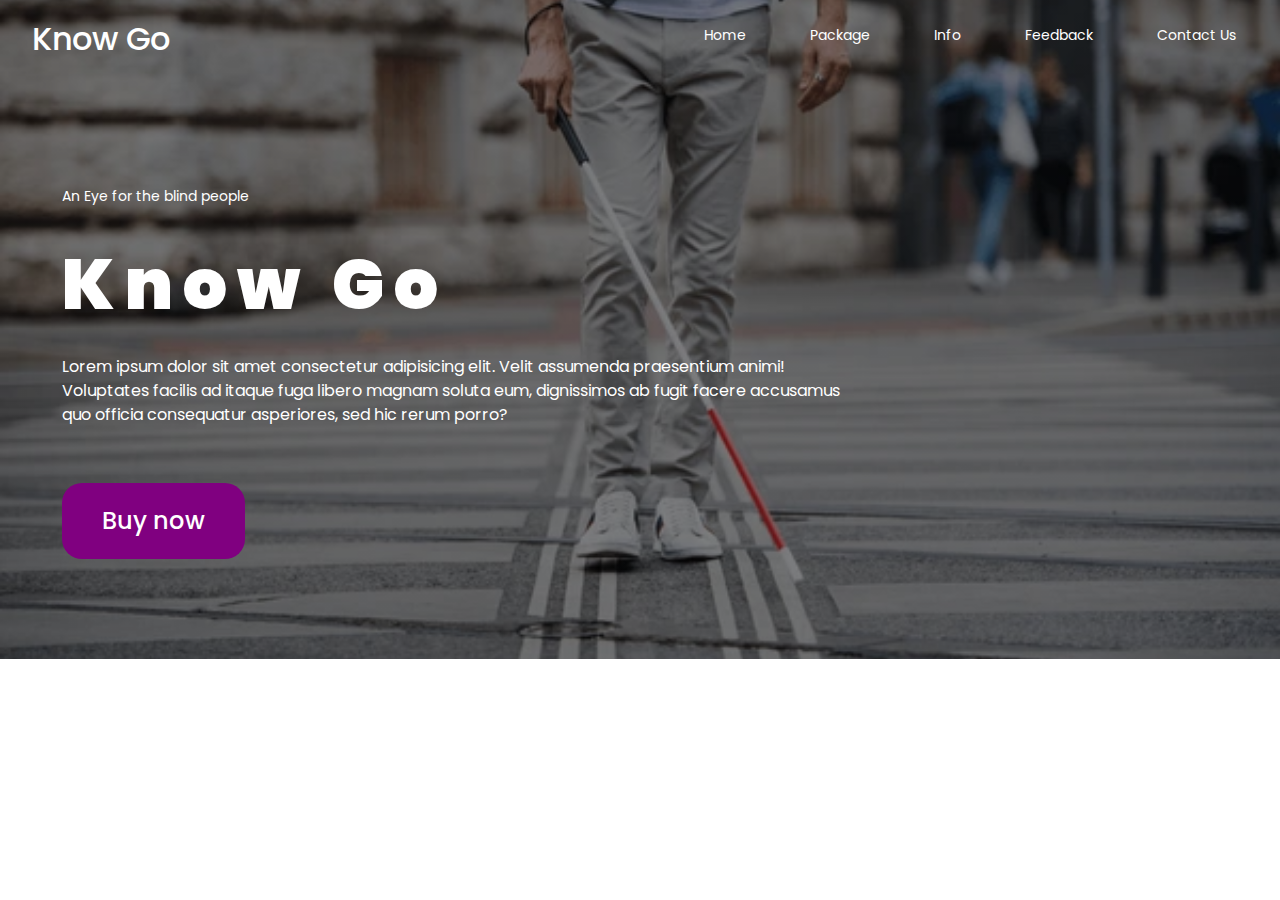
==== index.html @ 2fc5f95d "Header and Hero Section Completed" ====
<!DOCTYPE html>
<html lang="en">

<head>
    <meta charset="UTF-8">
    <meta name="viewport" content="width=device-width, initial-scale=1.0">
    <title>Know Go | An Eye for the Blind People</title>
    <!-- ======== Bootstrap Css file link ======= -->
    <link href="https://cdn.jsdelivr.net/npm/bootstrap@5.3.3/dist/css/bootstrap.min.css" rel="stylesheet"
        integrity="sha384-QWTKZyjpPEjISv5WaRU9OFeRpok6YctnYmDr5pNlyT2bRjXh0JMhjY6hW+ALEwIH" crossorigin="anonymous">
    <!-- ========= External Directory Css File link ======== -->
    <link rel="stylesheet" href="assets/style.css">
</head>

<body>
    <main>
        <!-- ==== Hero Section ==== -->
        <section class="hero">
            <!-- ==== Header Section ==== -->
            <header class="container-fluid">
                <nav>
                    <div class="logo">
                        <h2>Know Go</h2>
                    </div>
                    <ul>
                        <a href="#">
                            <li>Home</li>
                        </a>
                        <a href="#">
                            <li>Package</li>
                        </a>
                        <a href="#">
                            <li>Info</li>
                        </a>
                        <a href="#">
                            <li>Feedback</li>
                        </a>
                        <a href="#">
                            <li>Contact Us</li>
                        </a>
                    </ul>
                </nav>
            </header>
            <!-- ==== Hero Section Content ==== -->
            <div class="container-fluid">
                <div class="column">
                <p>An Eye for the blind people</p>
                <h4>Know Go</h4>
                <p>Lorem ipsum dolor sit amet consectetur adipisicing elit. Velit assumenda praesentium animi!
                    Voluptates facilis ad itaque fuga libero magnam soluta eum, dignissimos ab fugit facere accusamus
                    quo officia consequatur asperiores, sed hic rerum porro?</p>
                <div class="button">
                    <a href="#"><button type="submit"><span>Buy now</span></button></a>
                </div>
                </div>
            </div>
        </section>

        <!-- ===== Packages Section ===== -->
        <section class="package">
            
        </section>
    </main>
</body>

</html>
---- assets/style.css ----
/* ========= Poppins font link ======= */
@import url('https://fonts.googleapis.com/css2?family=Poppins:ital,wght@0,100;0,200;0,300;0,400;0,500;0,600;0,700;0,800;0,900;1,100;1,200;1,300;1,400;1,500;1,600;1,700;1,800;1,900&display=swap');

* {
    margin: 0;
    padding: 0;
    box-sizing: border-box;
}

body {
    font-family: 'Poppins', sans-serif;
}

/* ===== Hero Section Css ====== */
.hero {
    background: linear-gradient(rgba(0, 0, 0, 0.5), rgba(0, 0, 0, 0.5)), url("/assets/images/midsection-young-blind-man-white-600nw-1507709129.webp");
    background-size: cover;
    background-position: center;
    background-repeat: no-repeat;
}

/* ===== Header section Css ====== */

header {
    background-color: transparent !important;
}

nav {
    display: flex;
    flex-direction: row;
    justify-content: space-between;
    align-items: center;
    margin: 0 0;
    padding: 20px 0;
}

nav .logo {
    font-size: 25px;
    font-weight: 700;
    color: #fff;
    padding: 0 0 0 20px;
}

.container-fluid ul {
    display: flex;
    flex-direction: row;
    width: 50%;
    justify-content: space-around;
    align-items: center;
}

.container-fluid ul a {
    text-decoration: none;
    font-size: 14px;
    font-weight: 400;
    list-style-type: none;
    color:  #fff;
    transition: color 0.5s ease;
}

.container-fluid ul a:hover {
    background-color: transparent !important;
    color: #800080;
}

/* ====== Hero Section Css ======== */

.column {
    padding: 100px 50px;
    display: flex;
    flex-direction: column;
    justify-content: center;
    align-items: start;
    gap: 20px;
    width: 70%;
}

.column p {
    color: #fff;
}

.column p:nth-child(1) {
    font-size: 14px;
    font-weight: 400;
}

.column h4 {
    font-size: 70px;
    font-weight: 900;
    letter-spacing: 10px;
    color: #fff;
}

.column p:nth-child(2) {
    font-size: 24px;
    font-weight: 400;
}

.column .button {
    margin-top: 20px;
}

.column button {
    padding: 20px 40px;
    font-size: 24px;
    font-weight: 500;
    border: none;
    border-radius: 20px;
    color: #fff;
    background-color: #800080 !important;
    transition: color 0.5s ease; 
    position: relative;
    overflow: hidden;
}

.column button::before {
    content: "";
    position: absolute;
    top: 0;
    left: 0;
    width: 0;
    height: 100%;
    background-color: #fff;
    transition: width 0.7s ease;
    z-index: 0;
}

.column button:hover::before {
    width: 100%;
}

.column .button button:hover {
    color: #800080;
}

.button a span {
    position: relative;
    z-index: 1;
}
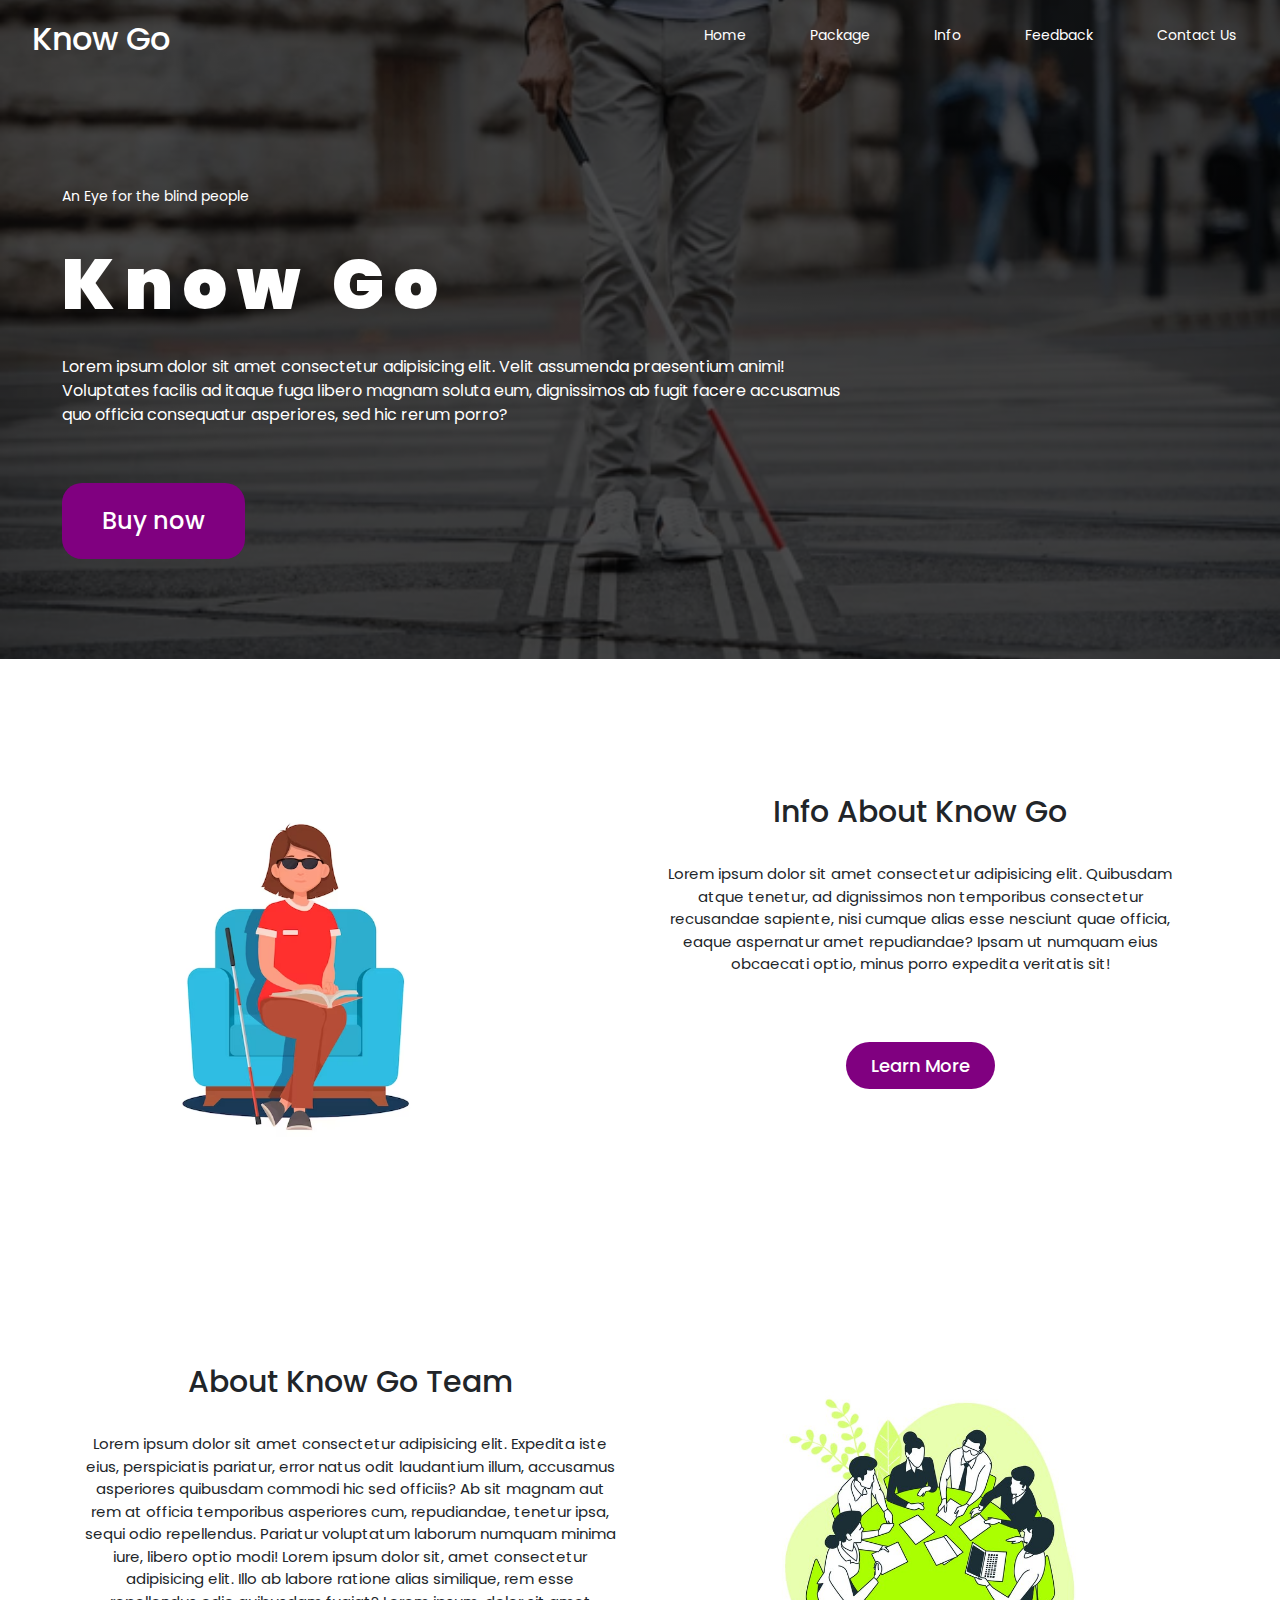
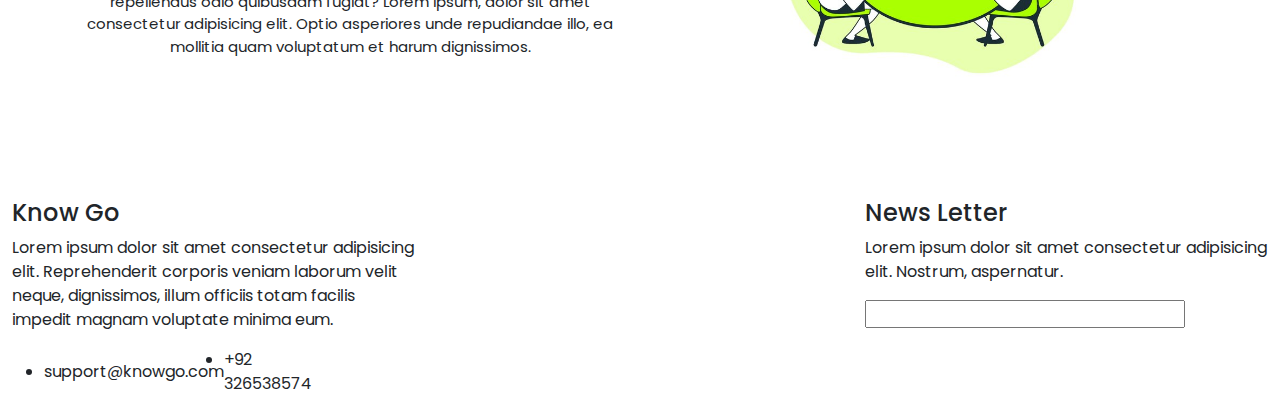
==== commit 4374aa0a: "Home Page completed" ====
--- a/index.html
+++ b/index.html
@@ -10,6 +10,10 @@
         integrity="sha384-QWTKZyjpPEjISv5WaRU9OFeRpok6YctnYmDr5pNlyT2bRjXh0JMhjY6hW+ALEwIH" crossorigin="anonymous">
     <!-- ========= External Directory Css File link ======== -->
     <link rel="stylesheet" href="assets/style.css">
+    <!-- ======== Font Awesome cdnjs link ======= -->
+    <link rel="stylesheet" href="https://cdnjs.cloudflare.com/ajax/libs/font-awesome/6.5.2/css/all.min.css"
+        integrity="sha512-SnH5WK+bZxgPHs44uWIX+LLJAJ9/2PkPKZ5QiAj6Ta86w+fsb2TkcmfRyVX3pBnMFcV7oQPJkl9QevSCWr3W6A=="
+        crossorigin="anonymous" referrerpolicy="no-referrer" />
 </head>
 
 <body>
@@ -44,22 +48,217 @@
             <!-- ==== Hero Section Content ==== -->
             <div class="container-fluid">
                 <div class="column">
-                <p>An Eye for the blind people</p>
-                <h4>Know Go</h4>
-                <p>Lorem ipsum dolor sit amet consectetur adipisicing elit. Velit assumenda praesentium animi!
-                    Voluptates facilis ad itaque fuga libero magnam soluta eum, dignissimos ab fugit facere accusamus
-                    quo officia consequatur asperiores, sed hic rerum porro?</p>
-                <div class="button">
-                    <a href="#"><button type="submit"><span>Buy now</span></button></a>
-                </div>
+                    <p>An Eye for the blind people</p>
+                    <h4>Know Go</h4>
+                    <p>Lorem ipsum dolor sit amet consectetur adipisicing elit. Velit assumenda praesentium animi!
+                        Voluptates facilis ad itaque fuga libero magnam soluta eum, dignissimos ab fugit facere
+                        accusamus
+                        quo officia consequatur asperiores, sed hic rerum porro?</p>
+                    <div class="button">
+                        <a href="#"><button type="submit"><span>Buy now</span></button></a>
+                    </div>
                 </div>
             </div>
         </section>
 
+        <!-- ==== Info Section ===== -->
+        <section class="info">
+            <div class="container-fluid">
+                <div class="row">
+                    <div class="col-lg-6">
+                        <div class="image">
+                            <img src="/assets/images/blind-girl-disabled-people-reads-braille-book-while-sitting-chair_131590-398.avif"
+                                alt="Blind person sitting on chair">
+                        </div>
+                    </div>
+                    <div class="col-lg-6">
+                        <h4>Info About Know Go</h4>
+                        <p>Lorem ipsum dolor sit amet consectetur adipisicing elit. Quibusdam atque tenetur, ad
+                            dignissimos non temporibus consectetur recusandae sapiente, nisi cumque alias esse nesciunt
+                            quae officia, eaque aspernatur amet repudiandae? Ipsam ut numquam eius obcaecati optio,
+                            minus porro expedita veritatis sit!</p>
+                        <div class="info-button">
+                            <a href="#"><button type="submit">Learn More</button></a>
+                        </div>
+                    </div>
+                </div>
+            </div>
+        </section>
+
+        <!-- ===== Detailed About team ====== -->
+        <section class="about-team">
+            <div class="container-fluid">
+                <div class="row">
+                    <div class="col-lg-6">
+                        <h4>About Know Go Team</h4>
+                        <p>Lorem ipsum dolor sit amet consectetur adipisicing elit. Expedita iste eius, perspiciatis
+                            pariatur, error natus odit laudantium illum, accusamus asperiores quibusdam commodi hic sed
+                            officiis? Ab sit magnam aut rem at officia temporibus asperiores cum, repudiandae, tenetur
+                            ipsa, sequi odio repellendus. Pariatur voluptatum laborum numquam minima iure, libero optio
+                            modi! Lorem ipsum dolor sit, amet consectetur adipisicing elit. Illo ab labore ratione alias
+                            similique, rem esse repellendus odio quibusdam fugiat? Lorem ipsum, dolor sit amet
+                            consectetur adipisicing elit. Optio asperiores unde repudiandae illo, ea mollitia quam
+                            voluptatum et harum dignissimos.</p>
+                    </div>
+                    <div class="col-lg-6">
+                        <div class="team-image">
+                            <img src="/assets/images/meeting-concept-illustration_114360-895.jpg"
+                                alt="Blind person sitting on chair">
+                        </div>
+                    </div>
+                </div>
+            </div>
+        </section>
+
+        <!-- ==== Footer Section ==== -->
+        <footer class="footer">
+            <div class="container-fluid">
+                <div class="row">
+                    <div class="col-lg-4">
+                        <div>
+                            <h4>Know Go</h4>
+                            <p>Lorem ipsum dolor sit amet consectetur adipisicing elit. Reprehenderit corporis veniam laborum
+                                velit neque, dignissimos, illum officiis totam facilis impedit magnam voluptate minima eum.</p>
+                            <ul>
+                                <li>support@knowgo.com</li>
+                                <li>+92 326538574</li>
+                            </ul>
+                        </div>
+                    </div>
+                    <div class="col-lg-4">
+                        <div>
+                            <ul>
+                                <a href="#">
+                                    <li>Home</li>
+                                </a>
+                                <a href="#">
+                                    <li>Packages</li>
+                                </a>
+                                <a href="#">
+                                    <li>Info</li>
+                                </a>
+                                <a href="#">
+                                    <li>Feedback</li>
+                                </a>
+                                <a href="#">
+                                    <li>Contact Us</li>
+                                </a>
+                            </ul>
+                        </div>
+                    </div>
+                    <div class="col-lg-4">
+                        <div>
+                            <h4>
+                                News Letter
+                            </h4>
+                            <p>Lorem ipsum dolor sit amet consectetur adipisicing elit. Nostrum, aspernatur.</p>
+                            <input type="email">
+                        </div>
+                    </div>
+                </div>
+            </div>
+        </footer>
+
         <!-- ===== Packages Section ===== -->
-        <section class="package">
-            
-        </section>
+        <!-- <section class="package">
+            <div>
+                <h3>Packages</h3>
+            </div>
+            <div class="container-fluid space">
+                <div class="packages-container">
+                    <div class="col-lg-6 bx-shadow">
+                        <div class="template">
+                            <h4>Starter</h4>
+                            <p>With Minimum features</p>
+                        </div>
+                        <div class="features">
+                            <ul>
+                                <li><span><i class="fa-solid fa-check-double" style="color: #63E6BE;"></i></span> 5 GB space</li>
+                                <li><span><i class="fa-solid fa-check-double" style="color: #63E6BE;"></i></span> 500GB Bandwidth</li>
+                                <li><span><i class="fa-solid fa-check-double" style="color: #63E6BE;"></i></span> 5 Email Accounts</li>
+                                <li><span><i class="fa-solid fa-check-double" style="color: #63E6BE;"></i></span> 5 Mysql Database</li>
+                                <li><span><i class="fa-solid fa-check-double" style="color: #63E6BE;"></i></span> 24/7 Online Support</li>
+                            </ul>
+                        </div>
+                        <div class="price">
+                            <p>$29.00 / month</p>
+                        </div>
+                        <div class="signup">
+                            <a href="#"><button type="submit">SignUp</button></a>
+                            <p>7 Days money back guarantee</p>
+                        </div>
+                    </div>
+                    <div class="col-lg-6 bx-shadow">  
+                        <div class="template">
+                            <h4>Starter</h4>
+                            <p>With Minimum features</p>
+                        </div>
+                        <div class="features">
+                            <ul>
+                                <li><span><i class="fa-solid fa-check-double" style="color: #63E6BE;"></i></span> 5 GB space</li>
+                                <li><span><i class="fa-solid fa-check-double" style="color: #63E6BE;"></i></span> 500GB Bandwidth</li>
+                                <li><span><i class="fa-solid fa-check-double" style="color: #63E6BE;"></i></span> 5 Email Accounts</li>
+                                <li><span><i class="fa-solid fa-check-double" style="color: #63E6BE;"></i></span> 5 Mysql Database</li>
+                                <li><span><i class="fa-solid fa-check-double" style="color: #63E6BE;"></i></span> 24/7 Online Support</li>
+                            </ul>
+                        </div>
+                        <div class="price">
+                            <p>$29.00 / month</p>
+                        </div>
+                        <div class="signup">
+                            <a href="#"><button type="submit">SignUp</button></a>
+                            <p>7 Days money back guarantee</p>
+                        </div>
+                    </div>
+                </div>
+                <div class="packages-container">
+                    <div class="col-lg-6 bx-shadow">
+                        <div class="template">
+                            <h4>Starter</h4>
+                            <p>With Minimum features</p>
+                        </div>
+                        <div class="features">
+                            <ul>
+                                <li><span><i class="fa-solid fa-check-double" style="color: #63E6BE;"></i></span> 5 GB space</li>
+                                <li><span><i class="fa-solid fa-check-double" style="color: #63E6BE;"></i></span> 500GB Bandwidth</li>
+                                <li><span><i class="fa-solid fa-check-double" style="color: #63E6BE;"></i></span> 5 Email Accounts</li>
+                                <li><span><i class="fa-solid fa-check-double" style="color: #63E6BE;"></i></span> 5 Mysql Database</li>
+                                <li><span><i class="fa-solid fa-check-double" style="color: #63E6BE;"></i></span> 24/7 Online Support</li>
+                            </ul>
+                        </div>
+                        <div class="price">
+                            <p>$29.00 / month</p>
+                        </div>
+                        <div class="signup">
+                            <a href="#"><button type="submit">SignUp</button></a>
+                            <p>7 Days money back guarantee</p>
+                        </div>
+                    </div>
+                    <div class="col-lg-6 bx-shadow">
+                        <div class="template">
+                            <h4>Starter</h4>
+                            <p>With Minimum features</p>
+                        </div>
+                        <div class="features">
+                            <ul>
+                                <li><span><i class="fa-solid fa-check-double" style="color: #63E6BE;"></i></span> 5 GB space</li>
+                                <li><span><i class="fa-solid fa-check-double" style="color: #63E6BE;"></i></span> 500GB Bandwidth</li>
+                                <li><span><i class="fa-solid fa-check-double" style="color: #63E6BE;"></i></span> 5 Email Accounts</li>
+                                <li><span><i class="fa-solid fa-check-double" style="color: #63E6BE;"></i></span> 5 Mysql Database</li>
+                                <li><span><i class="fa-solid fa-check-double" style="color: #63E6BE;"></i></span> 24/7 Online Support</li>
+                            </ul>
+                        </div>
+                        <div class="price">
+                            <p>$29.00 / month</p>
+                        </div>
+                        <div class="signup">
+                            <a href="#"><button type="submit">SignUp</button></a>
+                            <p>7 Days money back guarantee</p>
+                        </div>
+                    </div>
+                </div>
+            </div>
+        </section> -->
     </main>
 </body>
 
--- a/assets/style.css
+++ b/assets/style.css
@@ -13,7 +13,7 @@
 
 /* ===== Hero Section Css ====== */
 .hero {
-    background: linear-gradient(rgba(0, 0, 0, 0.5), rgba(0, 0, 0, 0.5)), url("/assets/images/midsection-young-blind-man-white-600nw-1507709129.webp");
+    background: linear-gradient(rgba(0, 0, 0, 0.700), rgba(0, 0, 0, 0.700)), url("/assets/images/midsection-young-blind-man-white-600nw-1507709129.webp");
     background-size: cover;
     background-position: center;
     background-repeat: no-repeat;
@@ -137,3 +137,220 @@
     position: relative;
     z-index: 1;
 }
+
+/* ==== Packages Css ===== */
+
+/* .package {
+    margin-top: 50px;
+}
+
+.package div:nth-child(1) h3 {
+    font-size: 35px;
+    position: relative;
+    font-weight: 500;
+    color: #800080;
+    display: flex;
+    justify-content: center;
+    align-items: center;
+}
+
+.package div:nth-child(1) h3::before {
+    position: absolute;
+    content: "";
+    max-width: 500px;
+    width: 100%;
+    height: 3px;
+    background-color: #000;
+    left: 0;
+    top: 50%;
+}
+
+.package div:nth-child(1) h3::after {
+    position: absolute;
+    content: "";
+    height: 3px;
+    max-width: 500px;
+    width: 100%;
+    background-color: #000;
+    top: 50%;
+    right: 0;
+}
+
+.space {
+    margin-top: 50px;
+    width: 100%;
+    display: flex;
+    flex-direction: row;
+    justify-content: center;
+    align-items: center;
+}
+
+.template {
+    display: flex;
+    flex-direction: column;
+    justify-content: center;
+    align-items: center;
+    background-color: #800080;
+    padding: 25px 0;
+    width: 100%;
+    border-top-left-radius: 50px;
+    border-top-right-radius: 50px;
+}
+
+.template h4 {
+    font-size: 24px;
+    font-weight: 400;
+    color: #fff;
+}
+
+.template p {
+    font-size: 10px;
+    font-weight: 400;
+    color: #fff;
+}
+
+.features {
+    margin: 40px 0; 
+    display: flex;
+    flex-direction: column;
+    justify-content: center;
+    align-items: center;
+}
+
+.features ul {
+    display: flex;
+    flex-direction: column;
+}
+
+.features ul li {
+    text-decoration: none;
+    list-style-type: none;
+    font-size: 12px;
+    font-weight: 400;
+    color: #000;
+    padding: 20px 0;
+}
+
+.price {
+    display: flex;
+    justify-content: center;
+    align-items: center;
+    font-size: 20px;
+    font-weight: 400;
+}
+
+.signup {
+    display: flex;
+    justify-content: center;
+    align-items: center;
+    flex-direction: column;
+}
+
+.signup button {
+    padding: 5px 25px;
+    color: #fff;
+    background-color: #800080;
+    border: none;
+    border-radius: 10px;
+    font-size: 14px;
+    font-weight: 500;
+    transition: all 0.5s ease;
+}
+
+.signup button:hover {
+    color: #800080;
+    background-color: transparent !important;
+}
+
+.signup p {
+    font-size: 12px;
+    font-weight: 400;
+    margin-top: 15px;
+}
+
+.packages-container {
+    display: flex;
+    flex-direction: column;
+    justify-content: center;
+    align-items: center;
+    gap: 30px;
+    width: 50%;
+}
+
+.bx-shadow { 
+    border-radius: 50px;
+    background-color: #fff;
+    box-shadow: 5px 0 10px rgba(0, 0, 0, 0.1);
+} */
+
+/* === Info Section Css ==== */
+
+.info {
+    padding: 80px;
+    margin-top: 30px;
+}
+
+.container-fluid .row .col-lg-6 .image {
+    width: 400px;
+}
+
+.container-fluid .row .col-lg-6 .image img {
+    width: 100%;
+}
+
+.col-lg-6 h4 {
+    font-size: 30px;
+    font-weight: 500;
+    /* display: flex;
+    justify-content: center;
+    align-items: center; */
+    text-align: center;
+    padding: 25px 0;
+}
+
+.col-lg-6 p {
+    font-size: 15px;
+    font-weight: 400;
+    text-align: center;
+    padding: 0 10px;
+}
+
+.col-lg-6 .info-button {
+    display: flex;
+    justify-content: center;
+    align-items: center;
+    padding: 50px 0;
+}
+
+.col-lg-6 .info-button button {
+    padding: 10px 25px;
+    background-color: #800080;
+    color: #fff;
+    border: none;
+    border-radius: 40px;
+    font-size: 18px;
+    font-weight: 500;
+    transition: all 0.5s ease;
+}
+
+.col-lg-6 .info-button button:hover {
+    color: #800080;
+    background-color: #fff;
+}
+
+
+/* ===== Detailed About Team ====== */
+
+.about-team {
+    padding: 60px;
+    margin-top: 30px;
+}
+
+.team-image {
+    width: 400px;
+    margin: 0 auto;
+}
+
+.team-image img {
+    width: 100%;
+}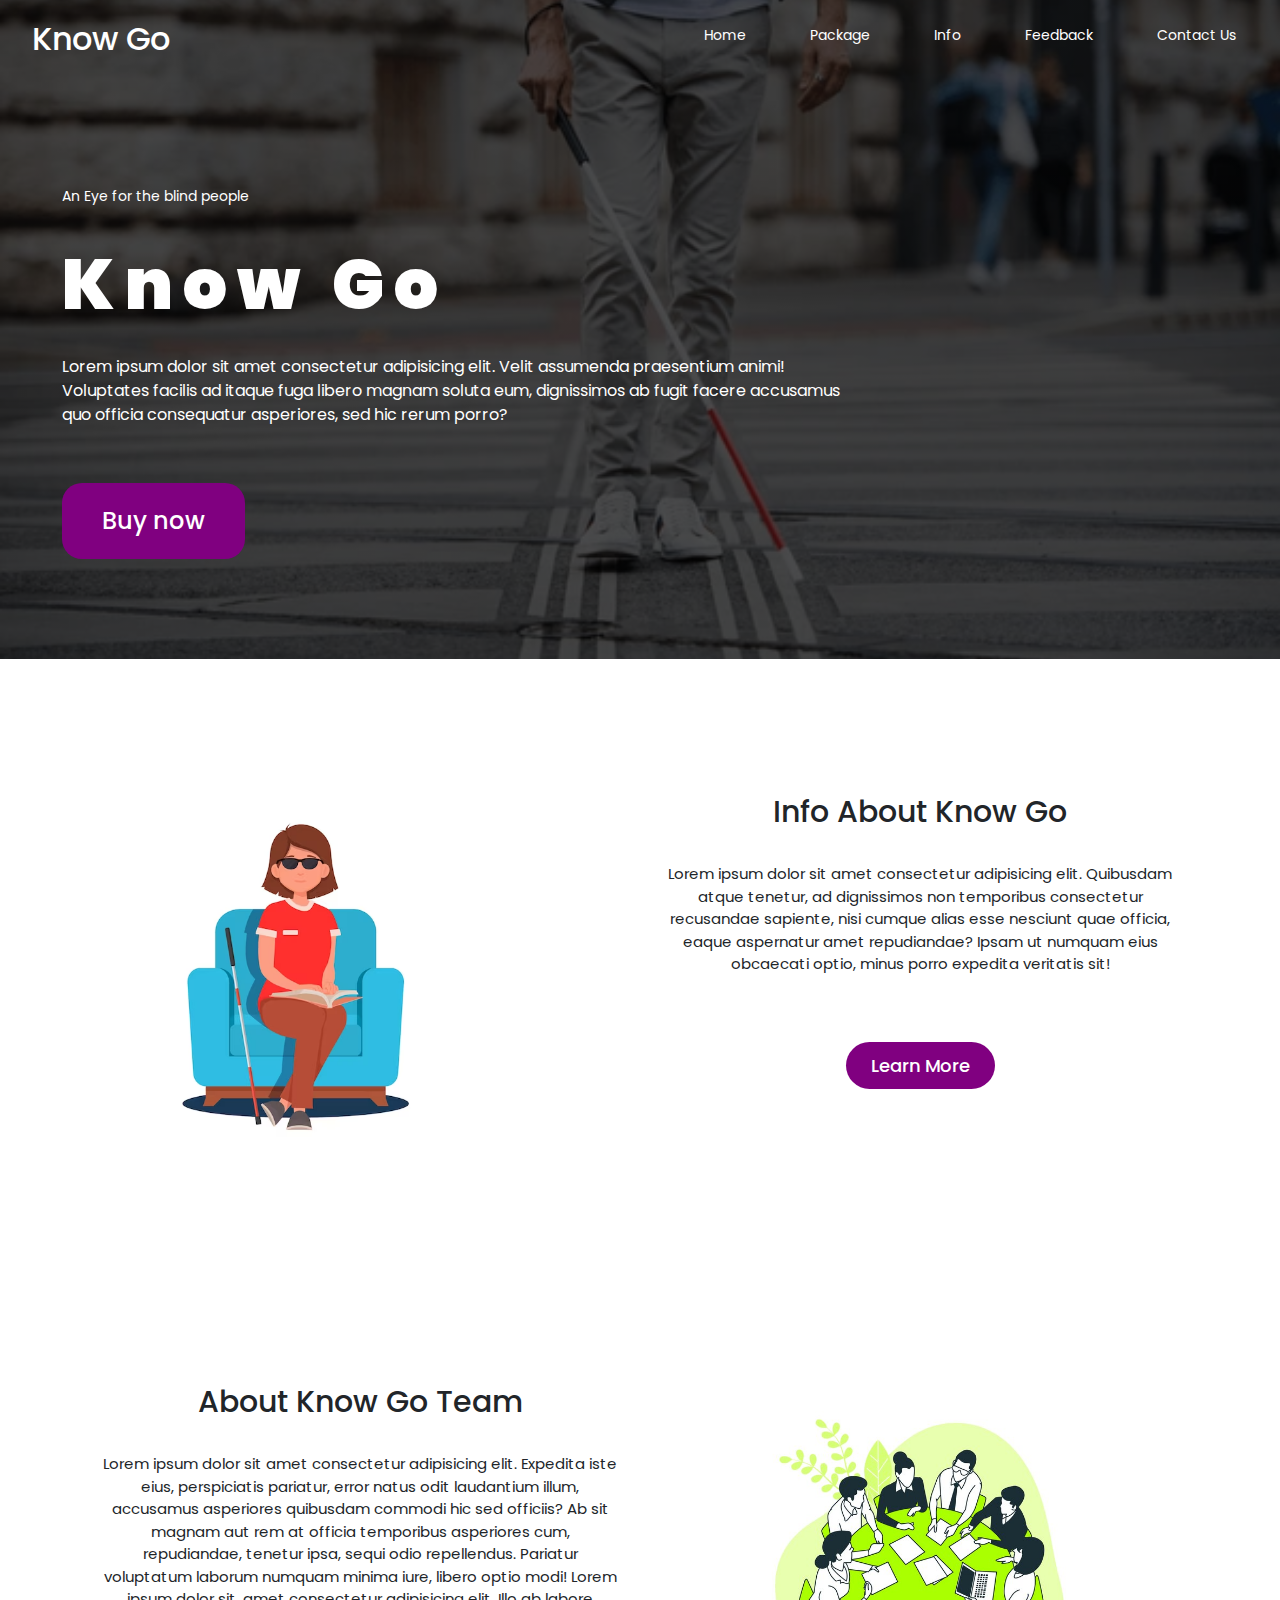
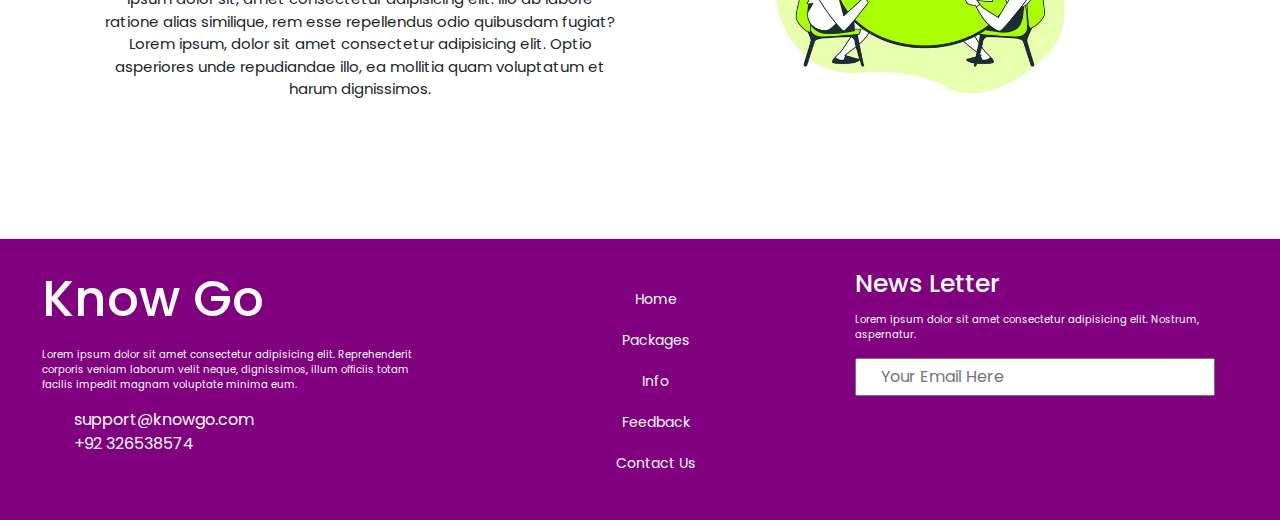
==== commit 474cbac9: "Home page completed with footer" ====
--- a/index.html
+++ b/index.html
@@ -115,18 +115,18 @@
             <div class="container-fluid">
                 <div class="row">
                     <div class="col-lg-4">
-                        <div>
+                        <div class="section-1">
                             <h4>Know Go</h4>
                             <p>Lorem ipsum dolor sit amet consectetur adipisicing elit. Reprehenderit corporis veniam laborum
                                 velit neque, dignissimos, illum officiis totam facilis impedit magnam voluptate minima eum.</p>
                             <ul>
-                                <li>support@knowgo.com</li>
-                                <li>+92 326538574</li>
+                                <li><span><i class="fa-solid fa-envelope" style="color: #ffffff;"></i></span> support@knowgo.com</li>
+                                <li><span><i class="fa-solid fa-phone" style="color: #fcfcfc;"></i></span> +92 326538574</li>
                             </ul>
                         </div>
                     </div>
                     <div class="col-lg-4">
-                        <div>
+                        <div class="section-2">
                             <ul>
                                 <a href="#">
                                     <li>Home</li>
@@ -147,12 +147,12 @@
                         </div>
                     </div>
                     <div class="col-lg-4">
-                        <div>
+                        <div class="section-3">
                             <h4>
                                 News Letter
                             </h4>
                             <p>Lorem ipsum dolor sit amet consectetur adipisicing elit. Nostrum, aspernatur.</p>
-                            <input type="email">
+                            <input type="email" placeholder=" Your Email Here">
                         </div>
                     </div>
                 </div>
--- a/assets/style.css
+++ b/assets/style.css
@@ -342,7 +342,7 @@
 /* ===== Detailed About Team ====== */
 
 .about-team {
-    padding: 60px;
+    padding: 80px;
     margin-top: 30px;
 }
 
@@ -353,4 +353,88 @@
 
 .team-image img {
     width: 100%;
-}+}
+
+/* ===== Footer Section Css ====== */
+
+.footer {
+    padding: 30px;
+    background-color: #800080;
+    color: #fff;
+}
+
+.section-1 {
+display: flex;
+flex-direction: column;
+}
+
+.section-1 h4 { 
+    font-size: 50px;
+    font-weight: 500;
+
+}
+
+.section-1 p {
+    font-size: 10px;
+    font-weight: 400;
+    margin-top: 10px;
+}
+
+.section-1 ul {
+    display: flex;
+    flex-direction: column;
+    text-align: start;
+    justify-content: start;
+    align-items: start;
+}
+
+.section-1 ul li {
+    text-decoration: none;
+    list-style-type: none;
+}
+
+.section-2 {
+    display: flex;
+    justify-content: center;
+    align-items: center;
+    margin-top: 20px;
+}
+
+.section-2 ul {
+    display: flex;
+    flex-direction: column; 
+    justify-content: center;
+    align-items: center; 
+    gap: 20px;   
+}
+
+.section-2 ul a {
+    transition: all 0.5s ease;
+}
+
+.section-2 ul a:hover {
+    color: #00ffff;
+}
+
+.section-3 {
+    /* margin-top: 40px; */
+    display: flex;
+    flex-direction: column;
+    justify-content: start;
+    align-items: start;
+}
+
+.section-3 h4 {
+    font-size: 25px;
+    font-weight: 500;
+}
+
+.section-3 p {
+    font-size: 10px;
+    font-weight: 400;
+    margin-top: 5px;
+}
+
+.section-3 input {
+    padding: 5px 20px;
+}
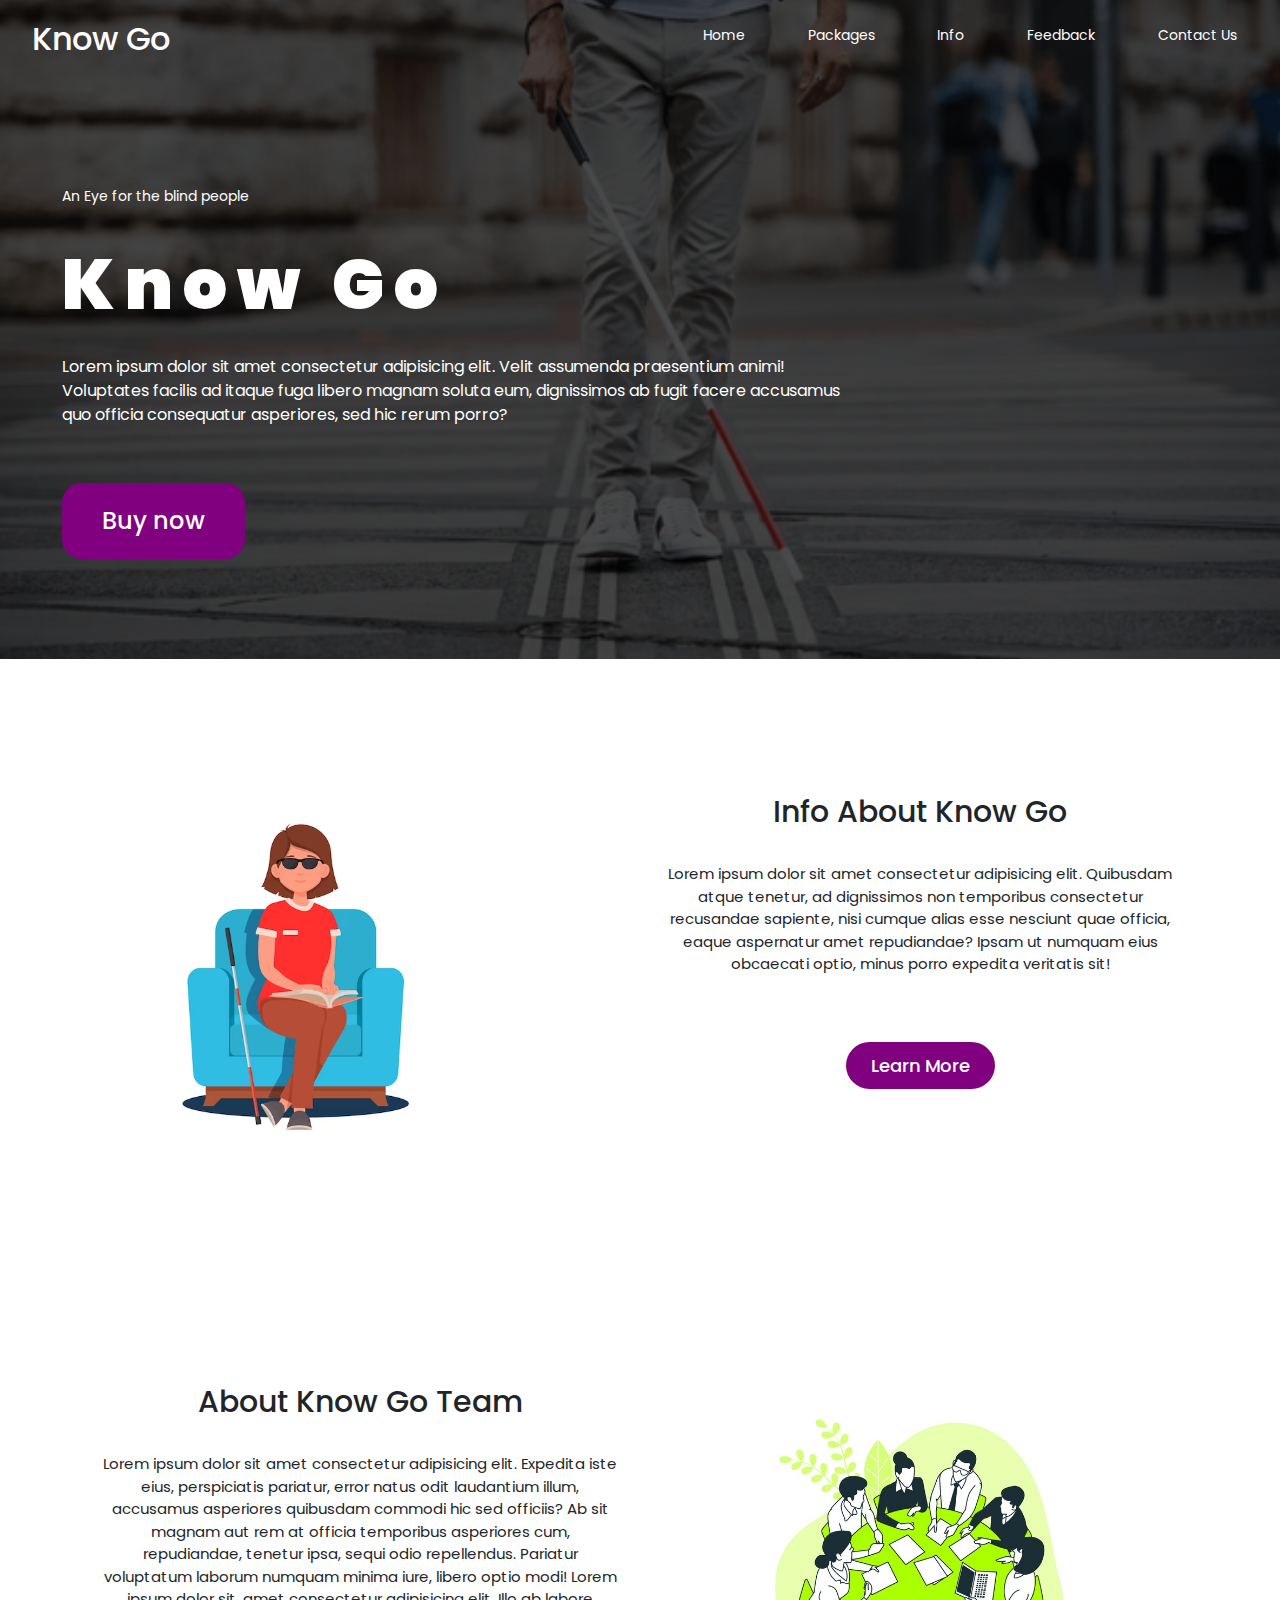
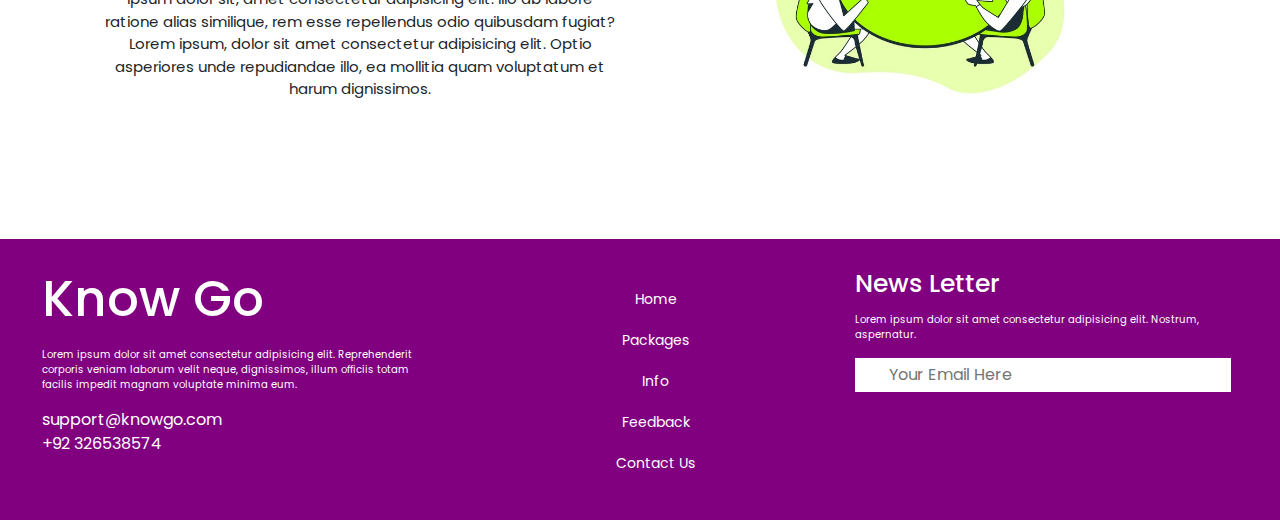
==== commit 68b344b7: "Home page, Packges Page amd Info Page Completed" ====
--- a/index.html
+++ b/index.html
@@ -14,6 +14,8 @@
     <link rel="stylesheet" href="https://cdnjs.cloudflare.com/ajax/libs/font-awesome/6.5.2/css/all.min.css"
         integrity="sha512-SnH5WK+bZxgPHs44uWIX+LLJAJ9/2PkPKZ5QiAj6Ta86w+fsb2TkcmfRyVX3pBnMFcV7oQPJkl9QevSCWr3W6A=="
         crossorigin="anonymous" referrerpolicy="no-referrer" />
+        <!-- ====== Media Queries Css file ====== -->
+        <link rel="stylesheet" href="/assets/mediaqueries.css">
 </head>
 
 <body>
@@ -26,14 +28,16 @@
                     <div class="logo">
                         <h2>Know Go</h2>
                     </div>
+                    <div class="menu-icon">  
+                    </div>
                     <ul>
-                        <a href="#">
+                        <a href="/index.html">
                             <li>Home</li>
                         </a>
-                        <a href="#">
-                            <li>Package</li>
+                        <a href="/packages.html">
+                            <li>Packages</li>
                         </a>
-                        <a href="#">
+                        <a href="info.html">
                             <li>Info</li>
                         </a>
                         <a href="#">
@@ -158,107 +162,6 @@
                 </div>
             </div>
         </footer>
-
-        <!-- ===== Packages Section ===== -->
-        <!-- <section class="package">
-            <div>
-                <h3>Packages</h3>
-            </div>
-            <div class="container-fluid space">
-                <div class="packages-container">
-                    <div class="col-lg-6 bx-shadow">
-                        <div class="template">
-                            <h4>Starter</h4>
-                            <p>With Minimum features</p>
-                        </div>
-                        <div class="features">
-                            <ul>
-                                <li><span><i class="fa-solid fa-check-double" style="color: #63E6BE;"></i></span> 5 GB space</li>
-                                <li><span><i class="fa-solid fa-check-double" style="color: #63E6BE;"></i></span> 500GB Bandwidth</li>
-                                <li><span><i class="fa-solid fa-check-double" style="color: #63E6BE;"></i></span> 5 Email Accounts</li>
-                                <li><span><i class="fa-solid fa-check-double" style="color: #63E6BE;"></i></span> 5 Mysql Database</li>
-                                <li><span><i class="fa-solid fa-check-double" style="color: #63E6BE;"></i></span> 24/7 Online Support</li>
-                            </ul>
-                        </div>
-                        <div class="price">
-                            <p>$29.00 / month</p>
-                        </div>
-                        <div class="signup">
-                            <a href="#"><button type="submit">SignUp</button></a>
-                            <p>7 Days money back guarantee</p>
-                        </div>
-                    </div>
-                    <div class="col-lg-6 bx-shadow">  
-                        <div class="template">
-                            <h4>Starter</h4>
-                            <p>With Minimum features</p>
-                        </div>
-                        <div class="features">
-                            <ul>
-                                <li><span><i class="fa-solid fa-check-double" style="color: #63E6BE;"></i></span> 5 GB space</li>
-                                <li><span><i class="fa-solid fa-check-double" style="color: #63E6BE;"></i></span> 500GB Bandwidth</li>
-                                <li><span><i class="fa-solid fa-check-double" style="color: #63E6BE;"></i></span> 5 Email Accounts</li>
-                                <li><span><i class="fa-solid fa-check-double" style="color: #63E6BE;"></i></span> 5 Mysql Database</li>
-                                <li><span><i class="fa-solid fa-check-double" style="color: #63E6BE;"></i></span> 24/7 Online Support</li>
-                            </ul>
-                        </div>
-                        <div class="price">
-                            <p>$29.00 / month</p>
-                        </div>
-                        <div class="signup">
-                            <a href="#"><button type="submit">SignUp</button></a>
-                            <p>7 Days money back guarantee</p>
-                        </div>
-                    </div>
-                </div>
-                <div class="packages-container">
-                    <div class="col-lg-6 bx-shadow">
-                        <div class="template">
-                            <h4>Starter</h4>
-                            <p>With Minimum features</p>
-                        </div>
-                        <div class="features">
-                            <ul>
-                                <li><span><i class="fa-solid fa-check-double" style="color: #63E6BE;"></i></span> 5 GB space</li>
-                                <li><span><i class="fa-solid fa-check-double" style="color: #63E6BE;"></i></span> 500GB Bandwidth</li>
-                                <li><span><i class="fa-solid fa-check-double" style="color: #63E6BE;"></i></span> 5 Email Accounts</li>
-                                <li><span><i class="fa-solid fa-check-double" style="color: #63E6BE;"></i></span> 5 Mysql Database</li>
-                                <li><span><i class="fa-solid fa-check-double" style="color: #63E6BE;"></i></span> 24/7 Online Support</li>
-                            </ul>
-                        </div>
-                        <div class="price">
-                            <p>$29.00 / month</p>
-                        </div>
-                        <div class="signup">
-                            <a href="#"><button type="submit">SignUp</button></a>
-                            <p>7 Days money back guarantee</p>
-                        </div>
-                    </div>
-                    <div class="col-lg-6 bx-shadow">
-                        <div class="template">
-                            <h4>Starter</h4>
-                            <p>With Minimum features</p>
-                        </div>
-                        <div class="features">
-                            <ul>
-                                <li><span><i class="fa-solid fa-check-double" style="color: #63E6BE;"></i></span> 5 GB space</li>
-                                <li><span><i class="fa-solid fa-check-double" style="color: #63E6BE;"></i></span> 500GB Bandwidth</li>
-                                <li><span><i class="fa-solid fa-check-double" style="color: #63E6BE;"></i></span> 5 Email Accounts</li>
-                                <li><span><i class="fa-solid fa-check-double" style="color: #63E6BE;"></i></span> 5 Mysql Database</li>
-                                <li><span><i class="fa-solid fa-check-double" style="color: #63E6BE;"></i></span> 24/7 Online Support</li>
-                            </ul>
-                        </div>
-                        <div class="price">
-                            <p>$29.00 / month</p>
-                        </div>
-                        <div class="signup">
-                            <a href="#"><button type="submit">SignUp</button></a>
-                            <p>7 Days money back guarantee</p>
-                        </div>
-                    </div>
-                </div>
-            </div>
-        </section> -->
     </main>
 </body>
 
--- a/assets/style.css
+++ b/assets/style.css
@@ -138,151 +138,6 @@
     z-index: 1;
 }
 
-/* ==== Packages Css ===== */
-
-/* .package {
-    margin-top: 50px;
-}
-
-.package div:nth-child(1) h3 {
-    font-size: 35px;
-    position: relative;
-    font-weight: 500;
-    color: #800080;
-    display: flex;
-    justify-content: center;
-    align-items: center;
-}
-
-.package div:nth-child(1) h3::before {
-    position: absolute;
-    content: "";
-    max-width: 500px;
-    width: 100%;
-    height: 3px;
-    background-color: #000;
-    left: 0;
-    top: 50%;
-}
-
-.package div:nth-child(1) h3::after {
-    position: absolute;
-    content: "";
-    height: 3px;
-    max-width: 500px;
-    width: 100%;
-    background-color: #000;
-    top: 50%;
-    right: 0;
-}
-
-.space {
-    margin-top: 50px;
-    width: 100%;
-    display: flex;
-    flex-direction: row;
-    justify-content: center;
-    align-items: center;
-}
-
-.template {
-    display: flex;
-    flex-direction: column;
-    justify-content: center;
-    align-items: center;
-    background-color: #800080;
-    padding: 25px 0;
-    width: 100%;
-    border-top-left-radius: 50px;
-    border-top-right-radius: 50px;
-}
-
-.template h4 {
-    font-size: 24px;
-    font-weight: 400;
-    color: #fff;
-}
-
-.template p {
-    font-size: 10px;
-    font-weight: 400;
-    color: #fff;
-}
-
-.features {
-    margin: 40px 0; 
-    display: flex;
-    flex-direction: column;
-    justify-content: center;
-    align-items: center;
-}
-
-.features ul {
-    display: flex;
-    flex-direction: column;
-}
-
-.features ul li {
-    text-decoration: none;
-    list-style-type: none;
-    font-size: 12px;
-    font-weight: 400;
-    color: #000;
-    padding: 20px 0;
-}
-
-.price {
-    display: flex;
-    justify-content: center;
-    align-items: center;
-    font-size: 20px;
-    font-weight: 400;
-}
-
-.signup {
-    display: flex;
-    justify-content: center;
-    align-items: center;
-    flex-direction: column;
-}
-
-.signup button {
-    padding: 5px 25px;
-    color: #fff;
-    background-color: #800080;
-    border: none;
-    border-radius: 10px;
-    font-size: 14px;
-    font-weight: 500;
-    transition: all 0.5s ease;
-}
-
-.signup button:hover {
-    color: #800080;
-    background-color: transparent !important;
-}
-
-.signup p {
-    font-size: 12px;
-    font-weight: 400;
-    margin-top: 15px;
-}
-
-.packages-container {
-    display: flex;
-    flex-direction: column;
-    justify-content: center;
-    align-items: center;
-    gap: 30px;
-    width: 50%;
-}
-
-.bx-shadow { 
-    border-radius: 50px;
-    background-color: #fff;
-    box-shadow: 5px 0 10px rgba(0, 0, 0, 0.1);
-} */
-
 /* === Info Section Css ==== */
 
 .info {
@@ -386,6 +241,7 @@
     text-align: start;
     justify-content: start;
     align-items: start;
+    padding-left: 0;
 }
 
 .section-1 ul li {
@@ -436,5 +292,173 @@
 }
 
 .section-3 input {
-    padding: 5px 20px;
-}
+    padding: 5px 30px;
+    border: none;
+}
+
+
+/* ===== Utility Classes ====== */
+
+.bg-purple {
+    background-color: #800080 !important;
+}
+
+
+/* ==== Packages Css ===== */
+
+.package-section {
+    margin: 40px 0;
+}
+
+.pricing-container {
+    display: flex;
+    flex-wrap: wrap;
+    gap: 20px;
+    justify-content: center;
+    align-items: center;
+}
+
+.package {
+    background-color: white;
+    border: 1px solid #ddd;
+    border-radius: 8px;
+    padding: 20px;
+    width: 250px;
+    text-align: center;
+    box-shadow: 0 4px 8px rgba(0,0,0,0.1);
+    transition: transform 0.3s;
+}
+
+.package:hover {
+    transform: scale(1.05);
+}
+
+.package h2 {
+    font-size: 1.5rem;
+    margin-bottom: 10px;
+}
+
+.package .price {
+    font-size: 1.25rem;
+    color: #555;
+    margin-bottom: 15px;
+}
+
+.package ul {
+    list-style: none;
+    margin-bottom: 15px;
+}
+
+.package ul li {
+    margin: 5px 0;
+}
+
+.package button {
+    background-color: purple;
+    color: white;
+    border: none;
+    border-radius: 5px;
+    padding: 10px 20px;
+    cursor: pointer;
+    font-size: 1rem;
+    transition: background-color 0.3s;
+}
+
+.package button:hover {
+    background-color: darkviolet;
+}
+
+/* Specific styles for each package */
+.starter {
+    border-top: 5px solid #1e90ff;
+}
+
+.basic {
+    border-top: 5px solid #28a745;
+}
+
+.pro {
+    border-top: 5px solid #ffc107;
+}
+
+.premium {
+    border-top: 5px solid #dc3545;
+}
+
+/* ======= Info Section Css ====== */
+
+.info-head {
+    text-align: center;
+    margin: 50px;
+}
+
+.info-head h1 {
+    font-size: 4rem;
+    color: #2c3e50;
+}
+
+.device-info {
+    display: flex;
+    justify-content: center;
+    align-items: center;
+    margin: 40px 0;
+}
+
+.content-info {
+    /* background-color: white; */
+    padding: 20px;  
+    border-radius: 8px;
+    /* box-shadow: 0 4px 8px rgba(0, 0, 0, 0.1); */
+    max-width: 800px;
+    text-align: start;
+}
+
+.device-info h2 {
+    font-size: 1.5rem;
+    color: #2c3e50;
+    margin-bottom: 10px;
+}
+
+.device-info p {
+    font-size: 1rem;
+    margin-bottom: 20px;
+}
+
+.device-info h3 {
+    font-size: 1.25rem;
+    color: #2c3e50;
+    margin-bottom: 10px;
+}
+
+.device-info ul {
+    list-style: none;
+    margin-bottom: 20px;
+}
+
+.device-info ul li {
+    margin-bottom: 10px;
+    padding-left: 20px;
+    position: relative;
+}
+
+.device-info ul li::before {
+    content: '✔';
+    position: absolute;
+    left: 0;
+    color: green;
+}
+
+.device-info button {
+    background-color: #2c3e50;
+    color: white;
+    border: none;
+    border-radius: 5px;
+    padding: 10px 20px;
+    cursor: pointer;
+    font-size: 1rem;
+    transition: background-color 0.3s;
+}
+
+.device-info button:hover {
+    background-color: #34495e;
+}--- a/assets/mediaqueries.css
+++ b/assets/mediaqueries.css
@@ -0,0 +1,18 @@
+@media ( max-width: 375px) {
+    .hero ul {
+        display: none;
+        flex-direction: column;
+        width: 100%;
+        position: absolute;
+        top: 60px;
+        left: 0;
+        background-color: #fff;
+        color: #8a2be2;
+    }
+
+    .hero ul li {
+        margin: 10px 0;
+        text-align: center;
+    }
+
+}